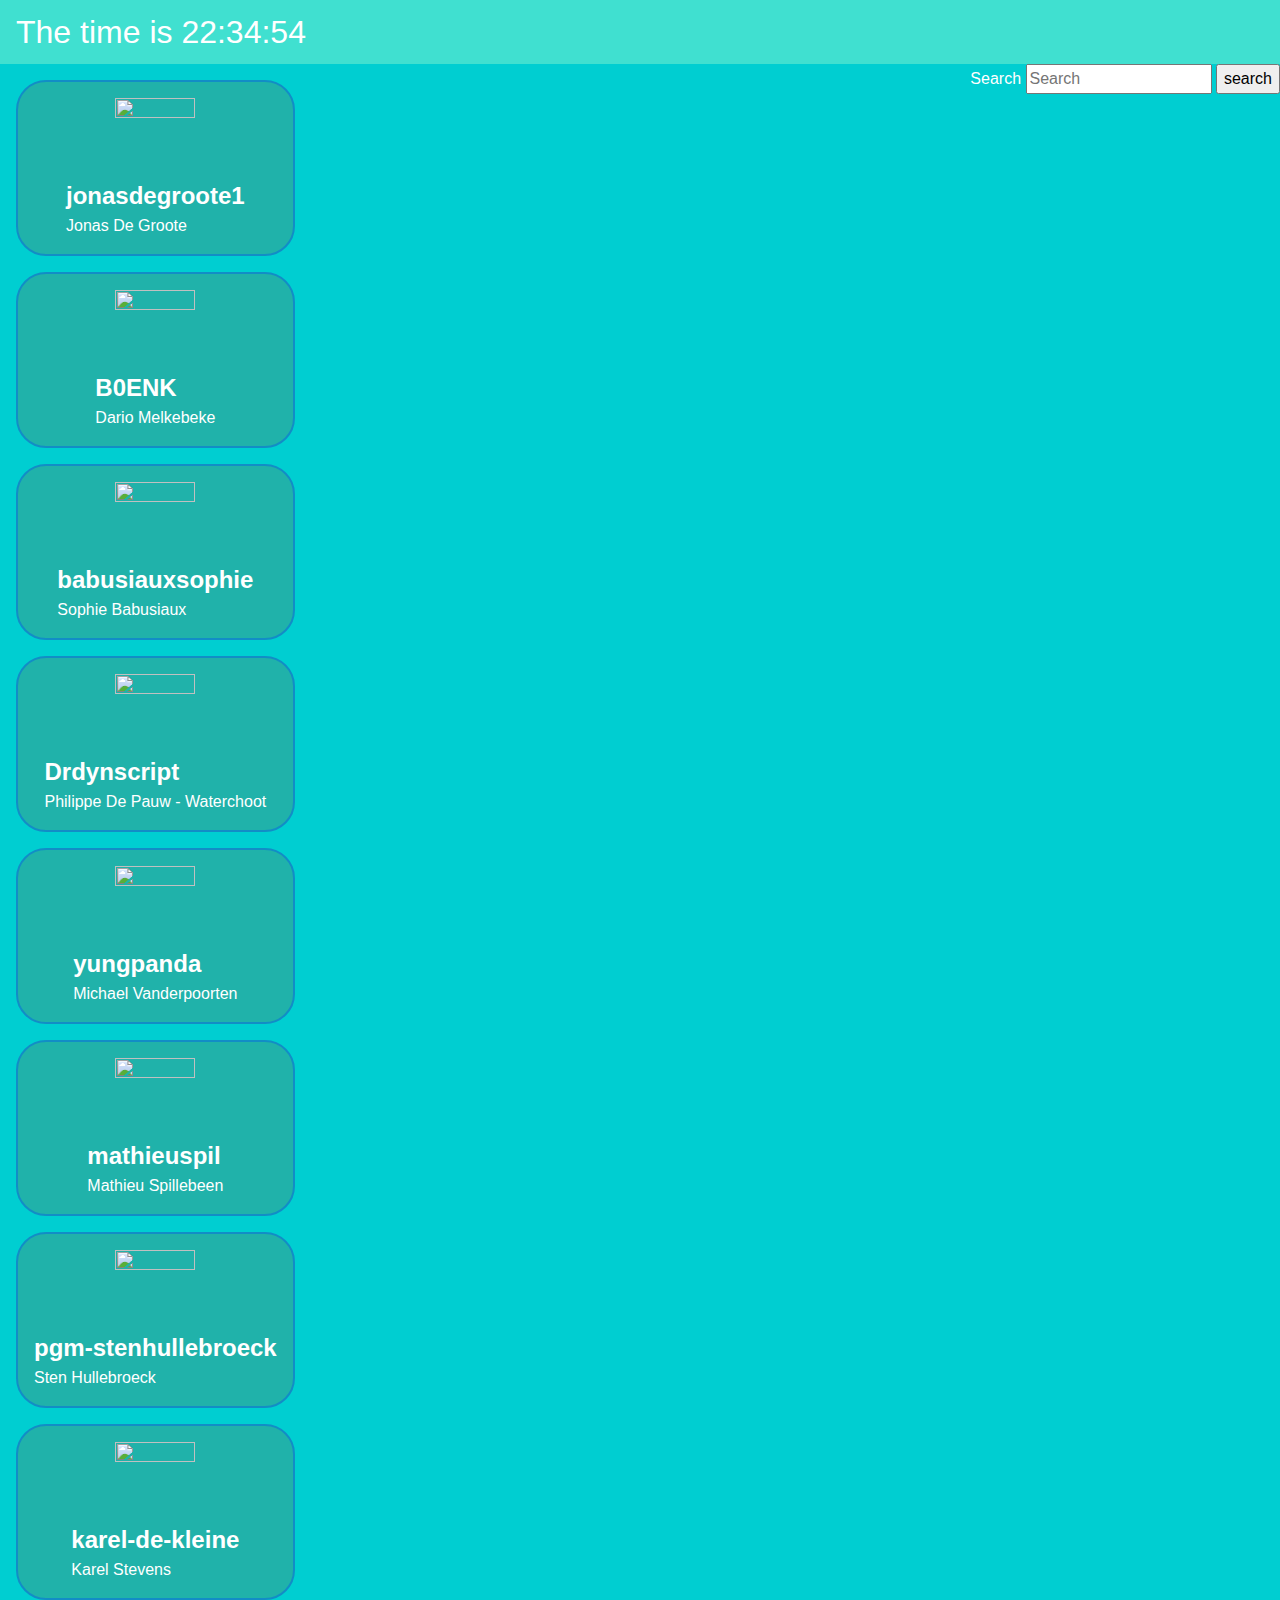
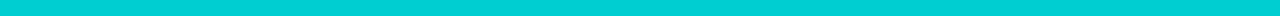
==== app/index.html @ bf3fce38 "schrauwen groen" ====
<!DOCTYPE html>
<html lang="en">
  <head>
    <meta charset="UTF-8" />
    <meta http-equiv="X-UA-Compatible" content="IE=edge" />
    <meta name="viewport" content="width=device-width, initial-scale=1.0" />
    <title>Developers Mashup</title>
    <link rel="stylesheet" href="static/css/reset.css" />
    <link rel="stylesheet" href="static/css/main.css" />
  </head>
  <body>
    <header>
      <div class="clock-digital__container"></div>
      <div class="header__right">
        <div class="weather"></div>
        <div class="dog__toilets"></div>
      </div>
    </header>
    <main>
      <div class="people" id="people"></div>

      <div>
        <div class="people__cards"></div>
        <div class="repo_information">
          <div class="repos"></div>
          <div class="followers"></div>
        </div>
      </div>

      <div class="right">
        <form action="#" method="post" id="formSearch">
          <label for="txtSearch">Search</label>
          <input
            id="txtSearch"
            name="search"
            type="text"
            class="input"
            placeholder="Search"
          />
          <button type="submit">search</button>
        </form>
        <div id="search__output"></div>
      </div>
    </main>

    <script src="static/js/services.js"></script>
    <script src="static/js/main.js"></script>
  </body>
</html>
---- app/static/css/main.css ----
body {
  font-family: "Gill Sans", "Gill Sans MT", Calibri, "Trebuchet MS", sans-serif;
  background-color: darkturquoise;
  color: white;
  font-size: 1rem;
}

header {
  display: flex;
  justify-content: space-between;
  height: 4rem;
  background-color: turquoise;
}

.clock-digital__container {
  font-size: 2rem;
  display: flex;
  align-items: center;
  padding-left: 1rem;
}
.header__right {
  display: flex;
  width: 30%;
}

.header__right img {
  height: 3.25rem;
}

.weather {
  display: flex;
  width: 50%;
  align-items: center;
}
.dog__toilets {
  width: 50%;
  display: flex;
  justify-content: center;
  align-items: center;
  font-size: 2rem;
  gap: 1rem;
}

main {
  display: flex;
  justify-content: space-between;
  gap: 2rem;
}

.persons {
  display: flex;
}

.person_detail img,
.right img {
  width: 5rem;
  aspect-ratio: 1;
}

.person_detail {
  display: flex;
  border: solid rgb(18, 141, 198) 2px;
  border-radius: 30px;
  flex-direction: column;
  align-items: center;
  margin: 1rem 1rem;
  padding: 1rem;
  background-color: lightseagreen;
  cursor: pointer;
}

.persons {
  display: flex;
  flex-direction: column;
}

.details {
  display: flex;
  justify-content: center;
  align-items: center;
  flex-direction: column;
  margin-top: 5rem;
}

.details img {
  width: 200px;
}

.followers {
  display: flex;
  flex-wrap: wrap;
  flex-direction: column;
  gap: 1rem;
}

.follower {
  display: flex;
  flex-direction: column;
  align-items: center;
  border: solid rgb(18, 141, 198) 2px;
  border-radius: 30px;
  padding: 1rem;
  background-color: lightseagreen;
}

.follower img {
  width: 5rem;
  height: 5rem;
  aspect-ratio: 1;
}

.people__cards {
  display: flex;

  justify-content: center;
  align-items: flex-start;
  width: 100%;
  gap: 1rem;
  margin: 1rem;
}

.repo_information {
  display: flex;
  gap: 1rem;
}
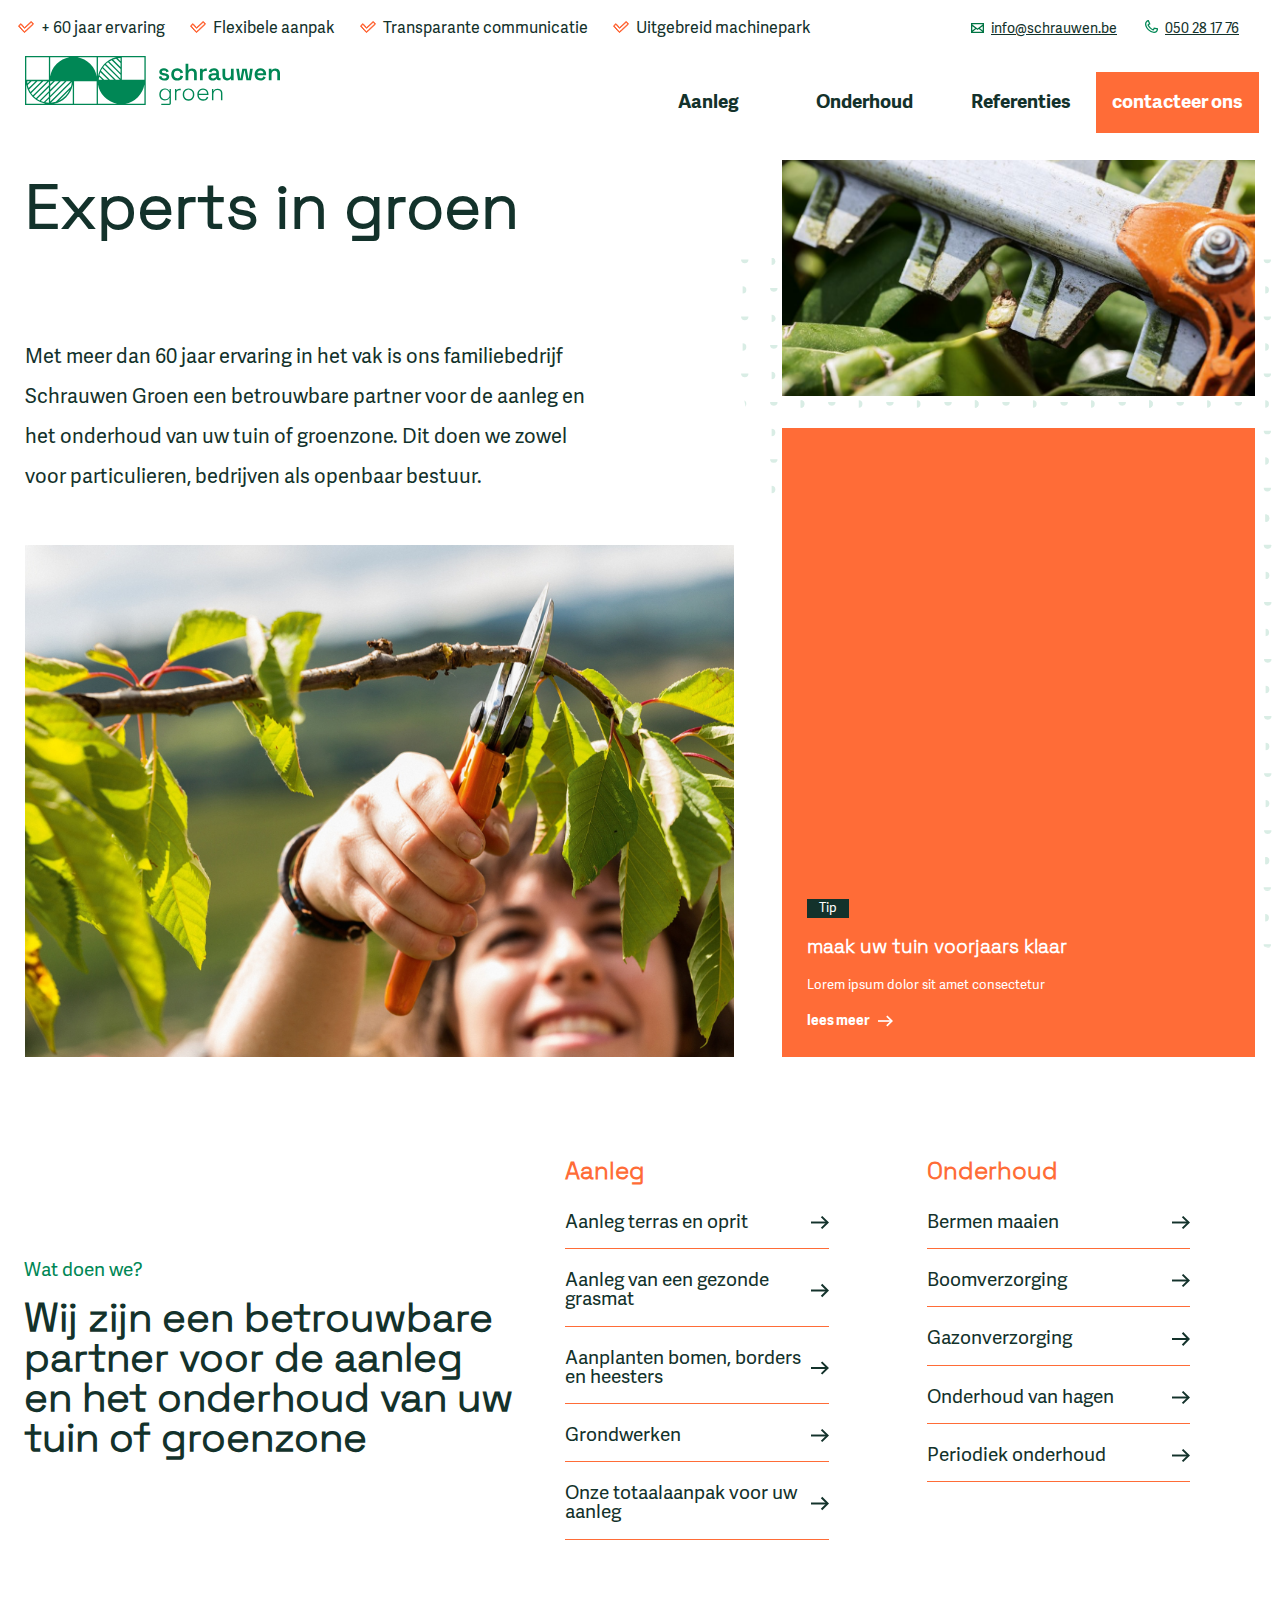
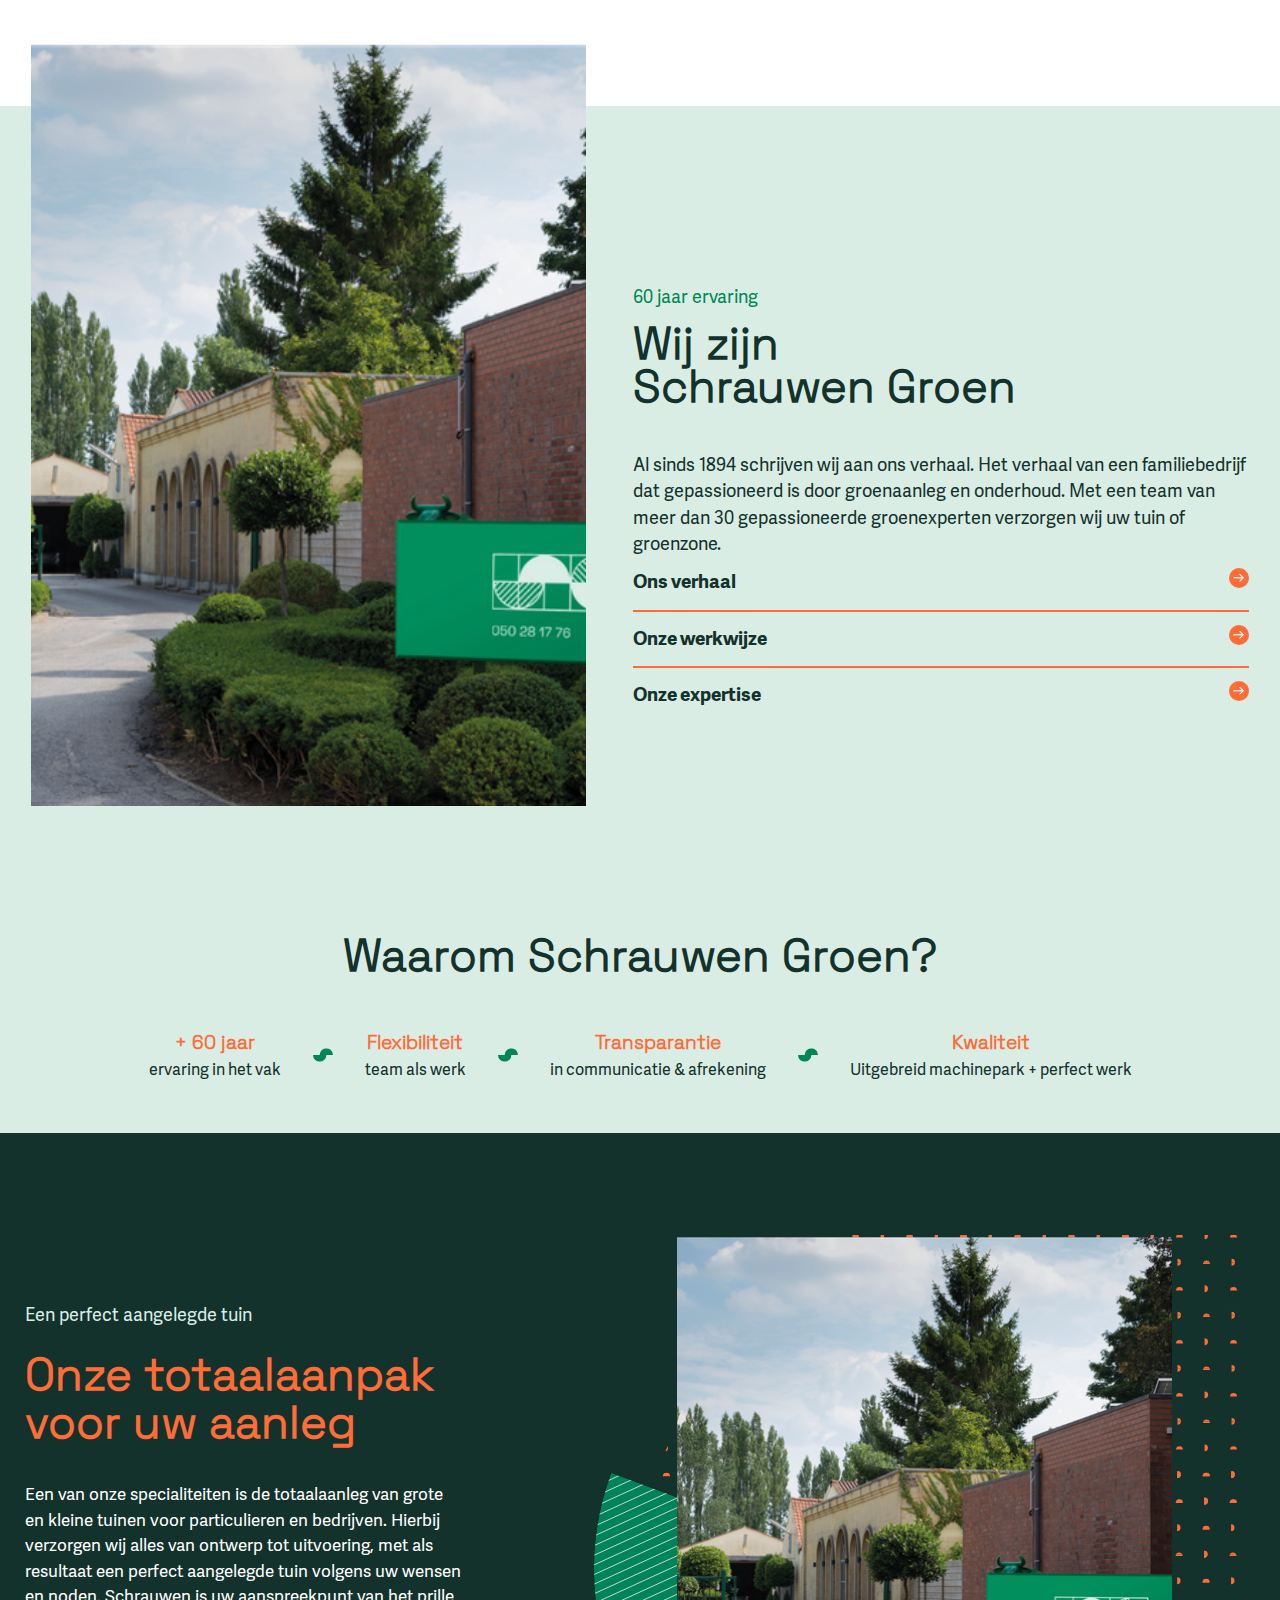
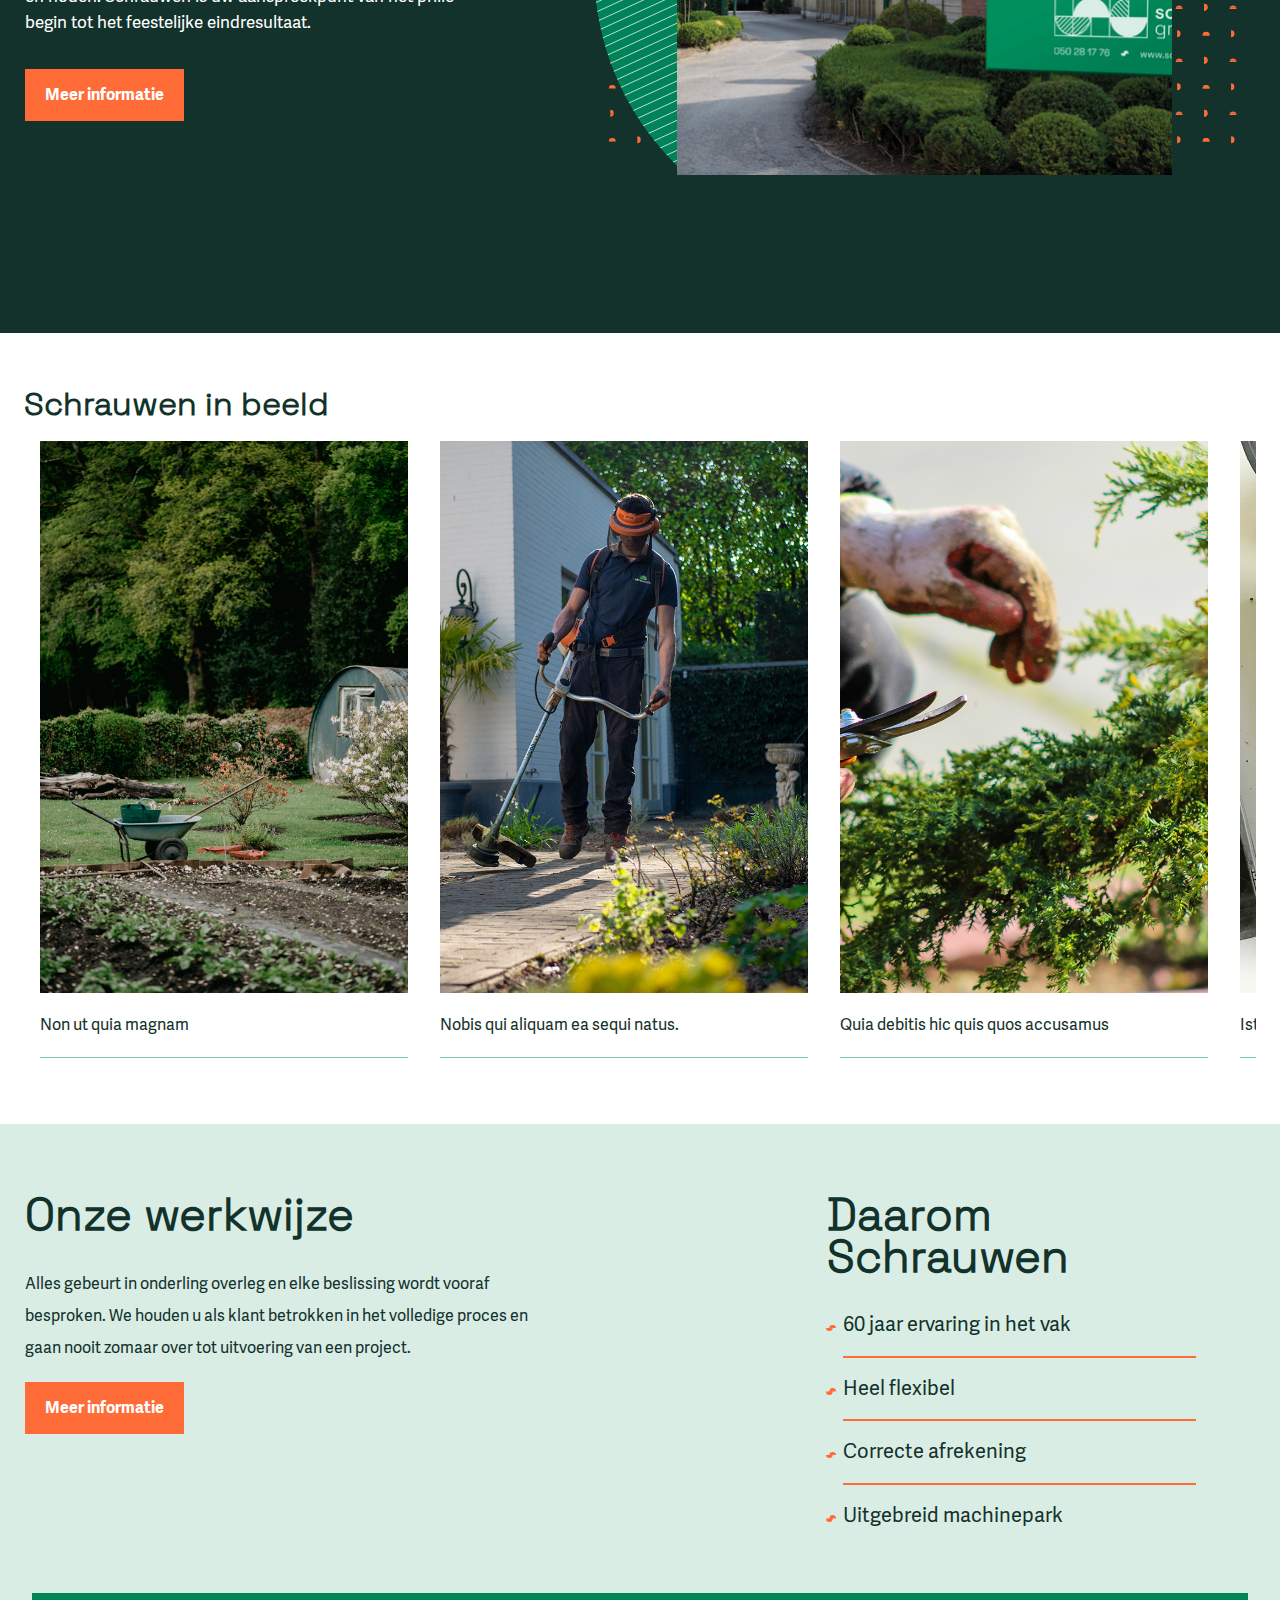
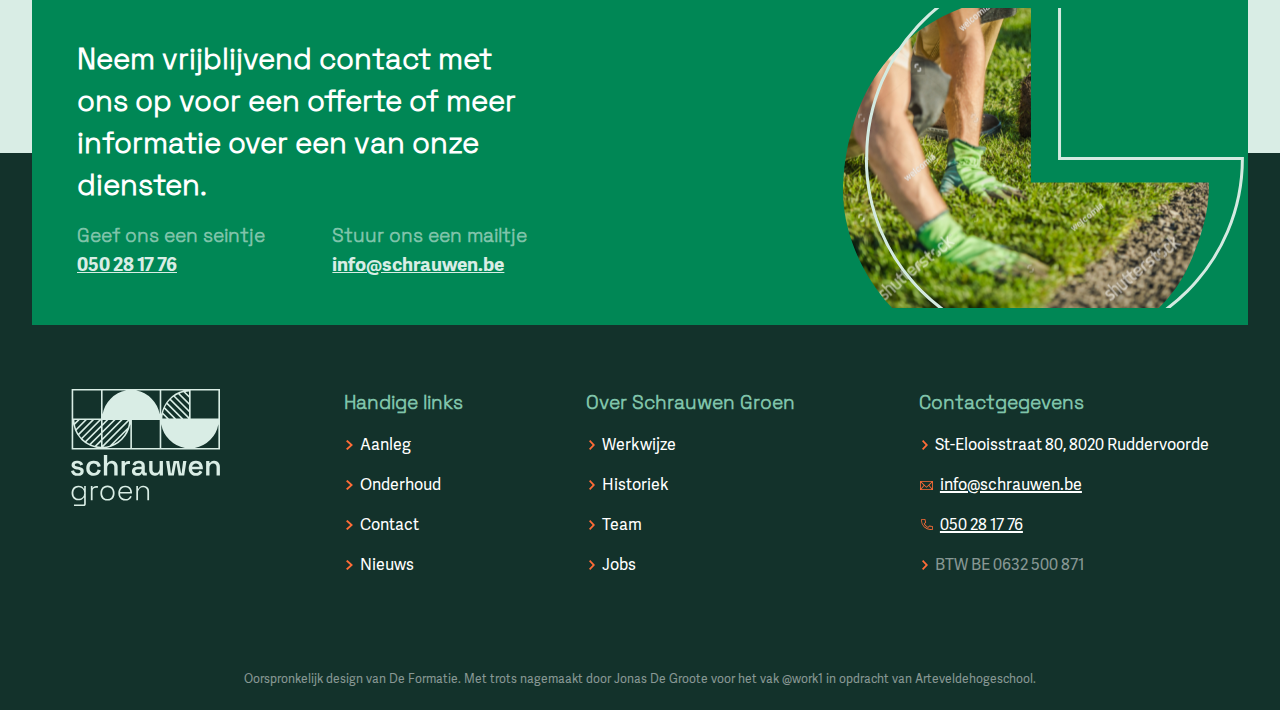
==== commit 61694293: "schrauwen groen" ====
--- a/app/index.html
+++ b/app/index.html
@@ -4,46 +4,405 @@
     <meta charset="UTF-8" />
     <meta http-equiv="X-UA-Compatible" content="IE=edge" />
     <meta name="viewport" content="width=device-width, initial-scale=1.0" />
-    <title>Developers Mashup</title>
+    <link
+      rel="shortcut icon"
+      href="static/images/favicon_schrauwen_32x32.png"
+      type="image/x-icon"
+    />
     <link rel="stylesheet" href="static/css/reset.css" />
     <link rel="stylesheet" href="static/css/main.css" />
+    <title>Home</title>
   </head>
+
   <body>
     <header>
-      <div class="clock-digital__container"></div>
-      <div class="header__right">
-        <div class="weather"></div>
-        <div class="dog__toilets"></div>
+      <div class="outline">
+        <div class="top-header">
+          <ul class="header header__information">
+            <li>+ 60 jaar ervaring</li>
+            <li>Flexibele aanpak</li>
+            <li>Transparante communicatie</li>
+            <li>Uitgebreid machinepark</li>
+          </ul>
+          <ul class="header header__contact">
+            <li><a href="mail:info@schrauwen.be">info@schrauwen.be</a></li>
+            <li><a href="tel:050 28 17 76">050 28 17 76</a></li>
+          </ul>
+        </div>
+        <div class="header__bottom">
+          <a href="index.html"
+            ><img src="static/images/logo.svg" alt="logo"
+          /></a>
+          <ul class="header__navigation">
+            <li><a href="aanleg.html">Aanleg</a></li>
+            <li><a href="onderhoud.html">Onderhoud</a></li>
+            <li><a href="references.html">Referenties</a></li>
+            <li><a href="contact.html">contacteer ons</a></li>
+          </ul>
+        </div>
       </div>
     </header>
     <main>
-      <div class="people" id="people"></div>
-
-      <div>
-        <div class="people__cards"></div>
-        <div class="repo_information">
-          <div class="repos"></div>
-          <div class="followers"></div>
+      <section class="hero__home">
+        <div class="hero__home-all outline">
+          <div class="hero__home-left">
+            <h1>Experts in groen</h1>
+            <p>
+              Met meer dan 60 jaar ervaring in het vak is ons familiebedrijf
+              Schrauwen Groen een betrouwbare partner voor de aanleg en het
+              onderhoud van uw tuin of groenzone. Dit doen we zowel voor
+              particulieren, bedrijven als openbaar bestuur.
+            </p>
+            <img
+              src="static/images/vrouw_knipt_tak.jpg"
+              alt="vrouw_knipt_tak"
+            />
+          </div>
+          <div class="hero__home-right">
+            <img
+              class="hide"
+              src="static/images/snoeischaar.jpeg"
+              alt="snoeischaar"
+            />
+            <div class="orange__tip">
+              <p class="tip">Tip</p>
+              <h3>maak uw tuin voorjaars klaar</h3>
+              <p>Lorem ipsum dolor sit amet consectetur</p>
+              <a href="#"
+                >lees meer <img src="static/images/pijltje.svg" alt="pijltje"
+              /></a>
+            </div>
+          </div>
+        </div>
+      </section>
+
+      <section class="section__about-us outline">
+        <div class="section__about-us-title">
+          <p class="subtitle-green">Wat doen we?</p>
+          <h2>
+            Wij zijn een betrouwbare partner voor de aanleg en het onderhoud van
+            uw tuin of groenzone
+          </h2>
+        </div>
+        <div class="section__about-us-information">
+          <div class="information-list">
+            <h3>Aanleg</h3>
+            <ul>
+              <li>
+                <a href="#"
+                  >Aanleg terras en oprit
+                  <img src="static/images/arrow-dark.svg" alt="dark arrow"
+                /></a>
+              </li>
+              <li>
+                <a href="#"
+                  >Aanleg van een gezonde grasmat
+                  <img src="static/images/arrow-dark.svg" alt="dark arrow"
+                /></a>
+              </li>
+              <li>
+                <a href="#"
+                  >Aanplanten bomen, borders en heesters
+                  <img src="static/images/arrow-dark.svg" alt="dark arrow"
+                /></a>
+              </li>
+              <li>
+                <a href="#"
+                  >Grondwerken
+                  <img src="static/images/arrow-dark.svg" alt="dark arrow"
+                /></a>
+              </li>
+              <li>
+                <a href="#"
+                  >Onze totaalaanpak voor uw aanleg
+                  <img src="static/images/arrow-dark.svg" alt="dark arrow"
+                /></a>
+              </li>
+            </ul>
+          </div>
+          <div class="information-list">
+            <h3>Onderhoud</h3>
+            <ul>
+              <li>
+                <a href="#"
+                  >Bermen maaien
+                  <img src="static/images/arrow-dark.svg" alt="dark arrow"
+                /></a>
+              </li>
+              <li>
+                <a href="#"
+                  >Boomverzorging
+                  <img src="static/images/arrow-dark.svg" alt="dark arrow"
+                /></a>
+              </li>
+              <li>
+                <a href="#"
+                  >Gazonverzorging
+                  <img src="static/images/arrow-dark.svg" alt="dark arrow"
+                /></a>
+              </li>
+              <li>
+                <a href="#"
+                  >Onderhoud van hagen
+                  <img src="static/images/arrow-dark.svg" alt="dark arrow"
+                /></a>
+              </li>
+              <li>
+                <a href="#"
+                  >Periodiek onderhoud
+                  <img src="static/images/arrow-dark.svg" alt="dark arrow"
+                /></a>
+              </li>
+            </ul>
+          </div>
+        </div>
+      </section>
+
+      <section class="section--light-green">
+        <div class="section__schrauwen_groen outline">
+          <div class="section__schrauwen_groen-img">
+            <img
+              src="static/images/schrauwen_groen_bord.png"
+              alt="schrauwen_groen_bord"
+            />
+          </div>
+          <div class="section__schrauwen_groen-information">
+            <p class="subtitle-green">60 jaar ervaring</p>
+            <h2>
+              Wij zijn <br />
+              Schrauwen Groen
+            </h2>
+            <p>
+              Al sinds 1894 schrijven wij aan ons verhaal. Het verhaal van een
+              familiebedrijf dat gepassioneerd is door groenaanleg en onderhoud.
+              Met een team van meer dan 30 gepassioneerde groenexperten
+              verzorgen wij uw tuin of groenzone.
+            </p>
+            <ul>
+              <li>
+                <a href="#"
+                  >Ons verhaal
+                  <img src="static/images/orange_arrow.svg" alt="orange_arrow"
+                /></a>
+              </li>
+              <li>
+                <a href="#"
+                  >Onze werkwijze
+                  <img src="static/images/orange_arrow.svg" alt="orange_arrow"
+                /></a>
+              </li>
+              <li>
+                <a href="#"
+                  >Onze expertise
+                  <img src="static/images/orange_arrow.svg" alt="orange_arrow"
+                /></a>
+              </li>
+            </ul>
+          </div>
+          <div class="section__schrauwen_groen-list">
+            <h2>Waarom Schrauwen Groen?</h2>
+            <ul>
+              <li>
+                <div class="item">
+                  <h3>+ 60 jaar</h3>
+                  <p>ervaring in het vak</p>
+                </div>
+                <img
+                  src="static/images/usp-inline-green.svg"
+                  alt="usp-inline-green"
+                />
+              </li>
+              <li>
+                <div class="item">
+                  <h3>Flexibiliteit</h3>
+                  <p>team als werk</p>
+                </div>
+                <img
+                  src="static/images/usp-inline-green.svg"
+                  alt="usp-inline-green"
+                />
+              </li>
+              <li>
+                <div class="item">
+                  <h3>Transparantie</h3>
+                  <p>in communicatie & afrekening</p>
+                </div>
+                <img
+                  src="static/images/usp-inline-green.svg"
+                  alt="usp-inline-green"
+                />
+              </li>
+              <li>
+                <div class="item">
+                  <h3>Kwaliteit</h3>
+                  <p>Uitgebreid machinepark + perfect werk</p>
+                </div>
+              </li>
+            </ul>
+          </div>
+        </div>
+      </section>
+
+      <section class="section--dark-green">
+        <div class="section__approach outline">
+          <div class="section__approach-top">
+            <p class="subtitle-white">Een perfect aangelegde tuin</p>
+            <h2>Onze totaalaanpak voor uw aanleg</h2>
+            <p>
+              Een van onze specialiteiten is de totaalaanleg van grote en kleine
+              tuinen voor particulieren en bedrijven. Hierbij verzorgen wij
+              alles van ontwerp tot uitvoering, met als resultaat een perfect
+              aangelegde tuin volgens uw wensen en noden. Schrauwen is uw
+              aanspreekpunt van het prille begin tot het feestelijke
+              eindresultaat.
+            </p>
+            <a href="#" class="button">Meer informatie</a>
+          </div>
+          <div class="section__approach-bottom">
+            <img
+              src="static/images/schrauwen_groen_bord.png"
+              alt="schrauwen groen bord"
+            />
+          </div>
+        </div>
+      </section>
+
+      <section class="section__scrollbar outline">
+        <h2>Schrauwen in beeld</h2>
+        <ul>
+          <li>
+            <img src="static/images/kruiwagen.jpg" alt="kruiwagen" />
+            <p>Non ut quia magnam</p>
+          </li>
+          <li>
+            <img
+              src="static/images/man_met_snoeier.jpg"
+              alt="man met snoeier"
+            />
+            <p>Nobis qui aliquam ea sequi natus.</p>
+          </li>
+          <li>
+            <img src="static/images/hand_in_groen.jpg" alt="hand_in_groen" />
+            <p>Quia debitis hic quis quos accusamus</p>
+          </li>
+          <li>
+            <img src="static/images/potjes.jpg" alt="potjes" />
+            <p>Iste quasi omnis omnis ipsa.</p>
+          </li>
+          <li>
+            <img src="static/images/tuin.jpg" alt="tuin" />
+            <p>Voluptatem eos dicta enim reiciendis</p>
+          </li>
+          <li>
+            <img
+              src="static/images/keramieke_potjes.jpg"
+              alt="keramieke_potjes"
+            />
+            <p>Rem suscipit aut dicta placeat.</p>
+          </li>
+          <li>
+            <img src="static/images/water_geven.jpg" alt="water_geven" />
+            <p>Quis rerum iure. Quo est et. Iste omnis.</p>
+          </li>
+          <li>
+            <img src="static/images/planten_in_bak.jpg" alt="pl7" />
+            <p>Ut iusto dolores dolore. Sint voluptatem.</p>
+          </li>
+          <li>
+            <img src="static/images/steegje.jpg" alt="steegje" />
+            <p>Tenetur voluptatem error at.</p>
+          </li>
+          <li>
+            <img src="static/images/kruiwagen.jpg" alt="kruiwagen" />
+            <p>Tenetur voluptatem error at.</p>
+          </li>
+        </ul>
+      </section>
+
+      <section class="section--light-green">
+        <div class="outline">
+          <div class="section__method">
+            <div class="section__method-top">
+              <h2>Onze werkwijze</h2>
+              <p>
+                Alles gebeurt in onderling overleg en elke beslissing wordt
+                vooraf besproken. We houden u als klant betrokken in het
+                volledige proces en gaan nooit zomaar over tot uitvoering van
+                een project.
+              </p>
+              <a href="#" class="button">Meer informatie</a>
+            </div>
+            <div class="section__method-bottom">
+              <h2>Daarom Schrauwen</h2>
+              <ul>
+                <li>60 jaar ervaring in het vak</li>
+                <li>Heel flexibel</li>
+                <li>Correcte afrekening</li>
+                <li>Uitgebreid machinepark</li>
+              </ul>
+            </div>
+          </div>
+        </div>
+      </section>
+    </main>
+    <footer class="section--dark-green">
+      <div class="outline">
+        <div class="section--green footer__top">
+          <div class="footer__top-left">
+            <h2>
+              Neem vrijblijvend contact met ons op voor een offerte of meer
+              informatie over een van onze diensten.
+            </h2>
+            <div class="section__contact">
+              <div>
+                <h3>Geef ons een seintje</h3>
+                <a href="#">050 28 17 76</a>
+              </div>
+              <div>
+                <h3>Stuur ons een mailtje</h3>
+                <a href="#">info@schrauwen.be</a>
+              </div>
+            </div>
+          </div>
+        </div>
+        <div class="footer__bottom section--dark-green">
+          <img src="static/images/logo_light.svg" alt="logo_light" />
+          <div>
+            <h3>Handige links</h3>
+            <ul>
+              <li><a href="aanleg.html">Aanleg</a></li>
+              <li><a href="onderhoud.html">Onderhoud</a></li>
+              <li><a href="contact.html">Contact</a></li>
+              <li><a href="#">Nieuws</a></li>
+            </ul>
+          </div>
+          <div>
+            <h3>Over Schrauwen Groen</h3>
+            <ul>
+              <li><a href="#">Werkwijze</a></li>
+              <li><a href="#">Historiek</a></li>
+              <li><a href="#">Team</a></li>
+              <li><a href="#">Jobs</a></li>
+            </ul>
+          </div>
+          <div class="footer__last-column">
+            <h3>Contactgegevens</h3>
+            <ul>
+              <li><a href="#">St-Elooisstraat 80, 8020 Ruddervoorde</a></li>
+              <li class="footer--underline">
+                <a href="#">info@schrauwen.be</a>
+              </li>
+              <li class="footer--underline"><a href="#">050 28 17 76</a></li>
+              <li><a href="#">BTW BE 0632 500 871</a></li>
+            </ul>
+          </div>
+          <p>
+            Oorspronkelijk design van De Formatie. Met trots nagemaakt door
+            Jonas De Groote voor het vak @work1 in opdracht van
+            Arteveldehogeschool.
+          </p>
         </div>
       </div>
-
-      <div class="right">
-        <form action="#" method="post" id="formSearch">
-          <label for="txtSearch">Search</label>
-          <input
-            id="txtSearch"
-            name="search"
-            type="text"
-            class="input"
-            placeholder="Search"
-          />
-          <button type="submit">search</button>
-        </form>
-        <div id="search__output"></div>
-      </div>
-    </main>
-
-    <script src="static/js/services.js"></script>
-    <script src="static/js/main.js"></script>
+    </footer>
   </body>
 </html>
--- a/app/static/css/main.css
+++ b/app/static/css/main.css
@@ -1,125 +1,1480 @@
+@font-face {
+  font-family: "Addelle Sans";
+  src: url("../fonts/Addelle\ Sans\ \ Bold.woff2") format("woff2"),
+    url("../fonts/Addelle\ Sans\ \ Bold.woff") format("woff");
+  font-weight: 700;
+  font-style: normal;
+  font-stretch: normal;
+  unicode-range: U+0020-2074;
+}
+
+@font-face {
+  font-family: "Addelle Sans";
+  src: url("../fonts/Addelle\ Sans\ .woff2") format("woff2"),
+    url("../fonts/Addelle\ Sans\ .woff") format("woff");
+  font-weight: 400;
+  font-style: normal;
+  font-stretch: normal;
+  unicode-range: U+0020-2074;
+}
+
+@font-face {
+  font-family: "Space Grotesk Light";
+  src: url("../fonts/Space\ Grotesk\ Light.woff2") format("woff2"),
+    url("../fonts/Space\ Grotesk\ Light.woff") format("woff");
+  font-weight: 300;
+  font-style: normal;
+  font-stretch: normal;
+  unicode-range: U+0020-2044;
+}
+
+@font-face {
+  font-family: "Space Grotesk Medium";
+  src: url("../fonts/Space\ Grotesk\ Medium.woff2") format("woff2"),
+    url("../fonts/Space\ Grotesk\ Medium.woff") format("woff");
+  font-weight: 500;
+  font-style: normal;
+  font-stretch: normal;
+  unicode-range: U+0020-2044;
+}
+
 body {
-  font-family: "Gill Sans", "Gill Sans MT", Calibri, "Trebuchet MS", sans-serif;
-  background-color: darkturquoise;
-  color: white;
+  color: #13322b;
+  font-family: "Addelle Sans", sans-serif;
   font-size: 1rem;
-}
-
+  font-weight: 400;
+}
+
+h1,
+h2,
+h3,
+h4,
+h5,
+h6 {
+  font-family: "Space Grotesk light", sans-serif;
+  font-weight: 600;
+}
+
+h2 {
+  font-size: 2rem;
+  font-weight: 900;
+  line-height: 2.64rem;
+}
+
+@media (min-width: 90rem) {
+  .outline {
+    width: 89rem;
+    margin: auto auto;
+  }
+}
+
+ul {
+  list-style: none;
+  padding: 0;
+}
+
+/*sections*/
+
+.section--dark-green {
+  background-color: #13322b;
+  color: #fff;
+}
+
+.section--light-green {
+  background-color: #d9ede5;
+}
+
+.section--green {
+  background-color: #008755;
+  color: #fff;
+}
+
+/*header*/
 header {
+  min-height: 10rem;
+  padding: 0 1.5625rem;
+}
+
+.header {
+  display: flex;
+  padding: 1rem;
+  gap: 3rem;
+}
+
+.top-header {
   display: flex;
   justify-content: space-between;
-  height: 4rem;
-  background-color: turquoise;
-}
-
-.clock-digital__container {
-  font-size: 2rem;
-  display: flex;
-  align-items: center;
-  padding-left: 1rem;
-}
-.header__right {
-  display: flex;
-  width: 30%;
-}
-
-.header__right img {
-  height: 3.25rem;
-}
-
-.weather {
-  display: flex;
-  width: 50%;
-  align-items: center;
-}
-.dog__toilets {
-  width: 50%;
-  display: flex;
+}
+
+.header__information {
+  display: none;
+}
+
+@media (min-width: 76.25rem) {
+  .header__information {
+    display: flex;
+    list-style: url(../images/vinkje.svg);
+  }
+}
+
+.header__contact a {
+  color: #13322b;
+  font-size: 0.8rem;
+}
+
+@media (min-width: 30rem) {
+  .header__contact a {
+    font-size: 0.9rem;
+  }
+}
+
+.header__contact a:hover {
+  text-decoration: none;
+}
+
+.header__contact li:first-child {
+  list-style: url(../images/mail.svg);
+}
+
+.header__contact li:last-child {
+  list-style: url(../images/phone.svg);
+}
+
+.header__navigation {
+  display: flex;
+  justify-content: flex-end;
+  flex-wrap: wrap;
+}
+
+.header__bottom ul {
+  padding: 1rem 0;
+  width: 100%;
+}
+
+@media (min-width: 61.875rem) {
+  .header__bottom {
+    display: flex;
+    justify-content: space-around;
+  }
+}
+
+.header__bottom ul li {
+  display: flex;
+  gap: 3rem;
   justify-content: center;
   align-items: center;
-  font-size: 2rem;
+  width: 50%;
+  border: solid #008755 1px;
+}
+
+@media (min-width: 36.25rem) {
+  .header__bottom ul li {
+    width: 25%;
+  }
+}
+
+@media (min-width: 61.875rem) {
+  .header__bottom ul li {
+    border: none;
+    width: 16%;
+    font-weight: 700;
+  }
+}
+
+.header__bottom ul li a {
+  color: #008755;
+  text-decoration: none;
+}
+
+@media (min-width: 61.875rem) {
+  .header__bottom ul li a {
+    color: #13322b;
+    font-size: 1.2rem;
+  }
+}
+
+.header__bottom ul li:hover {
+  background-color: #00875522;
+}
+
+@media (min-width: 61.875rem) {
+  .header__bottom ul li:hover {
+    background-color: #fff;
+  }
+
+  .header__bottom ul li a:hover {
+    color: #008755;
+  }
+}
+
+@media (min-width: 61.875rem) {
+  .header__bottom li:last-child a {
+    background-color: #ff6c37;
+    white-space: nowrap;
+    padding: 1rem 1rem;
+    color: #fff;
+  }
+
+  .header__bottom li:last-child a:hover {
+    filter: grayscale(10%);
+    color: #fff;
+  }
+}
+
+/*footer*/
+
+.footer__top {
+  width: 95%;
+  margin: auto auto;
+  min-height: 19.0625rem;
+  padding: 2.8125rem;
+  position: relative;
+  margin-bottom: -10rem;
+  transform: translateY(-10rem);
+}
+
+.footer__top-left {
+  width: 100%;
+}
+
+.footer__top-left h2 {
+  font-size: 1.2rem;
+}
+
+.footer__top-left h3 {
+  font-size: 1rem;
+  color: #7fc3a9;
+}
+
+.footer__top-left a {
+  color: #d9ede5;
+  font-size: 1rem;
+  font-weight: 700;
+}
+
+.section__contact {
+  display: flex;
+  flex-direction: column;
+  justify-content: space-between;
+  padding-top: 1rem;
+}
+
+@media (min-width: 33rem) {
+  .footer__top-left h2 {
+    font-size: 1.8rem;
+  }
+
+  .footer__top-left h3 {
+    font-size: 1.2rem;
+  }
+
+  .footer__top-left a {
+    font-size: 1.2rem;
+  }
+
+  .section__contact {
+    flex-direction: row;
+  }
+}
+
+@media (min-width: 62rem) {
+  .footer__top {
+    background-image: url(../images/hands_in_grass.svg);
+    background-repeat: no-repeat;
+    background-position: right;
+  }
+
+  .footer__top-left {
+    width: 40%;
+  }
+}
+
+.footer__top-left a:hover {
+  text-decoration: none;
+}
+
+.footer__bottom {
+  padding: 4rem 1.5625rem 0 1.5625rem;
+  display: flex;
+  flex-direction: column;
+  justify-content: space-around;
+  align-items: flex-start;
+  flex-wrap: wrap;
+  gap: 2rem;
+  min-height: 20.4375rem;
+}
+
+@media (min-width: 30rem) {
+  .footer__bottom {
+    flex-direction: row;
+  }
+}
+
+.footer__bottom h3 {
+  color: #7fc3a9;
+  padding-bottom: 1rem;
+}
+
+.footer__bottom ul {
+  padding-left: 1rem;
+  list-style: url(../images/arrow-right-orange.svg);
+}
+
+.footer__bottom ul li {
+  margin-bottom: 1rem;
+}
+
+.footer__bottom ul li a {
+  color: #fff;
+  text-decoration: none;
+}
+
+.footer__bottom ul li a:hover {
+  text-decoration: underline solid 2px #fff;
+}
+
+.footer__bottom ul li:last-child a:hover {
+  text-decoration: none;
+}
+
+.footer__bottom p {
+  padding: 2.8125rem 0 1.375rem;
+  color: #ffffff80;
+  font-size: 0.75rem;
+}
+
+.footer__last-column ul li:nth-child(2) {
+  margin-left: 0.3rem;
+  list-style: url(../images/mail_orange.svg);
+}
+
+.footer__last-column ul li:nth-child(3) {
+  margin-left: 0.3rem;
+  list-style: url(../images/phone_orange.svg);
+}
+
+.footer__last-column ul li:last-child a {
+  color: #ffffff80;
+}
+
+.footer--underline {
+  text-decoration: underline solid 2px #fff;
+}
+
+.footer--underline:hover {
+  text-decoration: none;
+}
+
+/*hero index*/
+
+.hero__home {
+  padding: 0 1.5625rem;
+  background-image: url(../images/home-header-bg-pattern.svg);
+  background-repeat: no-repeat;
+  background-position: right;
+}
+
+.hero__home-all {
+  display: flex;
+  flex-direction: column;
+  gap: 3rem;
+}
+
+@media (min-width: 61.875rem) {
+  .hero__home-all {
+    flex-direction: row;
+  }
+}
+
+.hero__home h1 {
+  font-size: 2.375rem;
+  font-weight: 600;
+}
+
+@media (min-width: 61.875rem) {
+  .hero__home h1 {
+    font-size: 3.9rem;
+  }
+}
+
+.hero__home-left {
+  display: flex;
+  justify-content: center;
+  gap: 3rem;
+  flex-direction: column;
+}
+
+@media (min-width: 61.875rem) {
+  .hero__home-left {
+    width: 60%;
+  }
+}
+
+.hero__home-left p {
+  font-size: 1rem;
+  margin-top: 2.1875rem;
+}
+
+@media (min-width: 61.875rem) {
+  .hero__home-left p {
+    font-size: 1.25rem;
+    line-height: 2.5rem;
+    width: 80%;
+  }
+}
+
+.hero__home-right .hide {
+  display: none;
+}
+
+@media (min-width: 61.875rem) {
+  .hero__home-right {
+    width: 40%;
+    display: flex;
+    flex-direction: column;
+    gap: 2rem;
+  }
+
+  .hero__home-right .hide {
+    display: block;
+    width: 100%;
+    object-fit: cover;
+    object-position: center;
+    aspect-ratio: 2/1;
+  }
+}
+
+.orange__tip {
+  background-color: #ff6c37;
+  padding: 1.5625rem;
+  color: #fff;
+  display: flex;
+  flex-direction: column;
+  justify-content: flex-end;
+}
+
+@media (min-width: 61.875rem) {
+  .orange__tip {
+    height: 75%;
+  }
+}
+
+.orange__tip .tip {
+  background-color: #13322b;
+  padding: 0 0.75rem;
+  width: max-content;
+}
+
+.orange__tip p {
+  font-size: 0.8rem;
+  margin: 0.9375rem 0;
+}
+
+.orange__tip a {
+  font-size: 0.9rem;
+  color: #fff;
+  text-decoration: none;
+  display: flex;
+  font-weight: 700;
+}
+
+.orange__tip a:hover {
+  text-decoration: solid 2px #fff underline;
+}
+
+.orange__tip a img {
+  padding-left: 0.5rem;
+}
+
+/*hero aanleg, onderhoud en contact */
+
+.hero {
+  background-image: url(../images/vrouw_knipt_tak.jpg);
+  background-repeat: no-repeat;
+  background-position: center;
+  height: 30.75rem;
+  padding: 2.5rem 1.5625rem;
+  position: relative;
+}
+
+@media (min-width: 61.875rem) {
+  .hero {
+    height: 33.125rem;
+    padding: 2.5rem 5rem;
+  }
+}
+
+.hero__navigation {
+  display: flex;
+  background-color: #fff;
+  width: max-content;
+  padding: 1rem;
+}
+
+@media (min-width: 30rem) {
+  .hero__navigation {
+    margin: 1.125rem 0;
+  }
+}
+
+@media (min-width: 37.5rem) {
+  .hero__navigation {
+    padding: 0.625rem 3.125rem;
+  }
+}
+
+.hero__navigation a {
+  color: #13322b;
+  padding: 0 0.5rem;
+  text-decoration: none;
+  font-size: 0.9rem;
+}
+
+.hero__information {
+  background-color: #fff;
+  padding: 1rem;
+  margin-bottom: 4rem;
+}
+
+@media (min-width: 30rem) {
+  .hero__information {
+    width: 80%;
+  }
+}
+
+@media (min-width: 37.5rem) {
+  .hero__information {
+    padding: 1.25rem 3.125rem;
+  }
+}
+
+@media (min-width: 61.875rem) {
+  .hero__information {
+    width: 37.5rem;
+  }
+}
+
+.hero__information h1 {
+  font-size: 2.4rem;
+  font-weight: 600;
+}
+
+@media (min-width: 37.5rem) {
+  .hero__information h1 {
+    font-size: 2.6rem;
+  }
+}
+
+@media (min-width: 48.125rem) {
+  .hero__information h1 {
+    font-size: 3.275rem;
+  }
+}
+
+@media (min-width: 61.875rem) {
+  .hero__information h1 {
+    font-size: 3.9rem;
+  }
+}
+
+.hero__information p {
+  margin-top: 1.5625rem;
+}
+
+@media (min-width: 48.125rem) {
+  .hero__information {
+    font-size: 1.1rem;
+  }
+}
+
+@media (min-width: 61.875rem) {
+  .hero__information {
+    font-size: 1.2275rem;
+  }
+}
+
+.hero__contact {
+  display: flex;
+  align-items: center;
+  justify-content: center;
   gap: 1rem;
-}
-
-main {
-  display: flex;
-  justify-content: space-between;
-  gap: 2rem;
-}
-
-.persons {
-  display: flex;
-}
-
-.person_detail img,
-.right img {
-  width: 5rem;
-  aspect-ratio: 1;
-}
-
-.person_detail {
-  display: flex;
-  border: solid rgb(18, 141, 198) 2px;
-  border-radius: 30px;
+  background-color: #d9ede5;
+  height: 6.5625rem;
+  position: absolute;
+  bottom: 0;
+  right: 0;
+}
+
+.hero__contact-information {
+  padding: 1rem;
+}
+
+.hero__contact-information h3 {
+  font-weight: 400;
+}
+
+@media (min-width: 61.875rem) {
+  .hero__contact-information h3 {
+    font-size: 1.5rem;
+  }
+}
+
+.hero__contact-information a {
+  display: flex;
+  color: #13322b;
+  font-weight: 400;
+  background-color: #d9ede5;
+}
+
+@media (min-width: 61.875rem) {
+  .hero__contact-information a {
+    font-size: 1.23rem;
+  }
+}
+
+.hero__contact-information a img {
+  padding-right: 0.5rem;
+}
+
+.hero__contact-icon {
+  padding: 1rem 1.5rem;
+  background-color: #008755;
+  height: 100%;
+  display: flex;
+  justify-content: center;
+  align-items: center;
+}
+
+/*hero references*/
+
+.hero__references {
+  padding: 0 1.5625rem;
+}
+
+@media (min-width: 48.125rem) {
+  .hero_information {
+    width: 60%;
+  }
+}
+
+.hero_information h1 {
+  font-size: 2.2rem;
+}
+
+@media (min-width: 48.125rem) {
+  .hero_information h1 {
+    font-size: 3.4rem;
+  }
+}
+
+@media (min-width: 61.875rem) {
+  .hero_information h1 {
+    font-size: 3.9rem;
+  }
+}
+
+.hero_information p {
+  margin-top: 1.5625rem;
+}
+
+@media (min-width: 48.125rem) {
+  .hero_information p {
+    font-size: 1.1rem;
+    margin-top: 2.1875rem;
+  }
+}
+
+@media (min-width: 61.875rem) {
+  .hero_information p {
+    font-size: 1.23rem;
+  }
+}
+
+.hero_quicknav h3 {
+  font-size: 1rem;
+  color: #008755;
+}
+
+@media (min-width: 30rem) {
+  .hero_quicknav ul {
+    display: flex;
+  }
+}
+
+.hero_quicknav ul li {
+  background-color: #d9ede5;
+  display: flex;
+  width: 13rem;
+  padding: 0.5rem;
+  margin: 1rem 0;
+}
+
+@media (min-width: 30rem) {
+}
+
+.hero_quicknav ul li {
+  margin: 1.125rem 2.1875rem 0 0;
+}
+
+.hero_quicknav ul li a {
+  color: #131313;
+  text-decoration: none;
+  padding: 0.5rem;
+}
+
+/* cards aanleg/onderhoud*/
+
+.cards {
+  padding: 0 1.5625rem;
+}
+
+@media (min-width: 30rem) {
+  .cards {
+    display: flex;
+    flex-wrap: wrap;
+    flex-direction: row;
+    gap: 2rem;
+  }
+}
+
+@media (min-width: 61.875rem) {
+  .cards {
+    width: 58.75rem;
+    margin: auto auto;
+    margin-bottom: 8rem;
+  }
+}
+
+.cards__services {
+  margin: 1.5625rem 0;
+  list-style: none;
+}
+
+@media (min-width: 30rem) {
+  .cards__services {
+    width: 46%;
+  }
+
+  .cards__services:nth-child(2),
+  .cards__services:nth-child(4) {
+    margin-top: 5rem;
+  }
+}
+
+.cards__services img {
+  width: 25rem;
+  aspect-ratio: 3/2;
+  object-fit: cover;
+  transition: all 1s;
+}
+
+.hidden {
+  overflow: hidden;
+  margin-bottom: 1.5rem;
+}
+
+.cards__services img:hover {
+  transform: scale(1.1);
+}
+
+@media (min-width: 30rem) {
+  .cards__services img {
+    height: 25rem;
+    aspect-ratio: 2/3;
+    object-fit: cover;
+  }
+}
+
+@media (min-width: 30rem) {
+  .cards__services h2 {
+    line-height: 2.5rem;
+  }
+}
+
+@media (min-width: 61.875rem) {
+  .cards__services h2 {
+    font-size: 2.7rem;
+  }
+}
+
+.cards__services p {
+  margin: 1.5625rem 0 2rem;
+  font-size: 0.9375rem;
+  font-weight: 200;
+}
+
+@media (min-width: 61.875rem) {
+  .cards__services p {
+    font-size: 1.0625rem;
+  }
+}
+
+/*references aanleg/onderhoud/references*/
+
+.section__references {
+  padding: 3.125rem 1.5rem;
+}
+
+@media (min-width: 80rem) {
+  .section__references h2 {
+    padding-left: 2rem;
+  }
+}
+
+.references {
+  margin-top: 2.8125rem;
+  padding: 0;
+}
+
+@media (min-width: 30rem) {
+  .references {
+    display: flex;
+    justify-content: center;
+    flex-wrap: wrap;
+    gap: 2rem;
+  }
+}
+
+.cards__references {
+  margin-bottom: 2rem;
+  list-style: none;
+}
+
+@media (min-width: 30rem) {
+  .cards__references {
+    width: 45%;
+  }
+}
+
+@media (min-width: 47.8125rem) {
+  .cards__references {
+    width: 30%;
+  }
+}
+
+.cards__references img {
+  height: 15.625rem;
+  aspect-ratio: 3/2;
+  object-fit: cover;
+}
+
+@media (min-width: 30rem) {
+  .cards__references img {
+    height: 18.75rem;
+  }
+}
+
+@media (min-width: 47.8125rem) {
+  .cards__references img {
+    height: 17.5rem;
+  }
+}
+
+@media (min-width: 60.625rem) {
+  .cards__references img {
+    height: 33.75rem;
+  }
+}
+
+.cards__references p {
+  font-size: 0.82rem;
+  padding: 0.9375rem 0;
+  border-bottom: solid 1px #008755;
+}
+
+.section__public {
+  margin-bottom: 10rem;
+}
+
+/*approach*/
+.section__approach {
+  padding: 7.375rem 1.5625rem 10.875rem;
+  display: flex;
+  justify-content: center;
+  align-items: center;
+  gap: 8rem;
+  flex-direction: column;
+}
+
+@media (min-width: 61.875rem) {
+  .section__approach {
+    flex-direction: row;
+    height: 50rem;
+  }
+}
+
+@media (min-width: 61.875rem) {
+  .section__approach-top {
+    width: 40%;
+  }
+}
+
+.section__approach-bottom {
+  width: 100%;
+  background-image: url(../images/dark-bg-pattern-rechts.svg);
+  background-repeat: no-repeat;
+  background-position: center;
+  background-size: cover;
+}
+
+@media (min-width: 61.875rem) {
+  .section__approach-bottom {
+    width: 60%;
+  }
+}
+
+.section__approach-top .subtitle-white {
+  color: #d9ede5;
+  margin: 0 0 0.8125rem 0;
+}
+
+@media (min-width: 61.875rem) {
+  .section__approach-top .subtitle-white {
+    font-size: 1.125rem;
+  }
+}
+
+@media (min-width: 48.125rem) {
+  .section__approach-top .subtitle-white {
+    margin: 0 0 1.375rem 0;
+  }
+}
+
+.section__approach-top h2 {
+  color: #ff6c37;
+  line-height: 3rem;
+}
+
+@media (min-width: 61.875rem) {
+  .section__approach-top h2 {
+    font-size: 2.8125rem;
+  }
+}
+
+.section__approach p {
+  margin: 1.5625rem 0 3rem 0;
+}
+
+@media (min-width: 48.125rem) {
+  .section__approach-top p {
+    margin: 2.1875rem 0 3rem 0;
+  }
+}
+
+@media (min-width: 61.875rem) {
+  .section__approach-top p {
+    font-size: 1.0625rem;
+  }
+}
+
+.section__approach img {
+  width: 21.875rem;
+  height: 16.875rem;
+  object-fit: cover;
+  object-position: center;
+  margin: auto;
+}
+
+@media (min-width: 48.125rem) {
+  .section__approach img {
+    width: 24.0625rem;
+    height: 26.25rem;
+  }
+}
+
+@media (min-width: 61.875rem) {
+  .section__approach img {
+    width: 30.9375rem;
+    height: 33.75rem;
+  }
+}
+
+/*total method*/
+
+.section__method {
+  padding: 4.375rem 1.5625rem 8.875rem 1.5625rem;
+  display: flex;
+  justify-content: center;
+  gap: 4rem;
+  flex-direction: column;
+}
+
+@media (min-width: 61.875rem) {
+  .section__method {
+    flex-direction: row;
+    justify-content: flex-start;
+  }
+}
+
+@media (min-width: 61.875rem) {
+  .section__method h2 {
+    font-size: 2.8125rem;
+    font-weight: 600;
+  }
+}
+
+.section__method-top {
+  margin-bottom: 4.6rem;
+  min-height: 8.75rem;
+}
+
+@media (min-width: 61.875rem) {
+  .section__method-top {
+    width: 60%;
+    padding-right: 13.0625rem;
+  }
+}
+
+.section__method-top p {
+  margin: 2rem 0;
+}
+
+@media (min-width: 61.875rem) {
+  .section__method-top p {
+    line-height: 2rem;
+  }
+}
+
+.button {
+  padding: 0.9375rem 1.25rem;
+  background-color: #ff6c37;
+  color: #fff;
+  font-weight: 700;
+  text-decoration: none;
+  border: none;
+}
+
+.section__method-bottom {
+  min-height: 23.875rem;
+}
+
+@media (min-width: 61.875rem) {
+  .section__method-bottom {
+    width: 30%;
+  }
+}
+
+.section__method-bottom ul {
+  list-style: url(../images/scheiding.svg);
+  padding: 0 0 3rem 1rem;
+  margin-top: 2rem;
+}
+
+.section__method-bottom ul li {
+  margin-bottom: 1rem;
+  padding-bottom: 1rem;
+  border-bottom: solid 2px #ff6c37;
+}
+
+@media (min-width: 61.875rem) {
+  .section__method-bottom ul li {
+    font-size: 1.23rem;
+  }
+}
+
+.section__method-bottom ul li:last-child {
+  border-bottom: none;
+}
+
+/*about us home page*/
+
+.section__about-us {
+  margin: 6rem auto;
+  padding: 0 1.5rem;
+  display: flex;
   flex-direction: column;
   align-items: center;
-  margin: 1rem 1rem;
-  padding: 1rem;
-  background-color: lightseagreen;
-  cursor: pointer;
-}
-
-.persons {
-  display: flex;
-  flex-direction: column;
-}
-
-.details {
+  gap: 3rem;
+  margin-bottom: 9rem;
+}
+
+@media (min-width: 62rem) {
+  .section__about-us {
+    flex-direction: row;
+  }
+}
+
+.subtitle-green {
+  color: #008755;
+  font-size: 1.1rem;
+  font-weight: 500;
+}
+
+@media (min-width: 48rem) {
+  .subtitle-green {
+    font-size: 1.2rem;
+  }
+}
+
+.section__about-us-title h2 {
+  padding-top: 0.8rem;
+}
+
+@media (min-width: 62rem) {
+  .section__about-us-title {
+    width: 50%;
+  }
+
+  .section__about-us-title h2 {
+    line-height: 2.5rem;
+  }
+}
+
+@media (min-width: 48rem) {
+  .section__about-us-title p {
+    font-size: 1.2rem;
+  }
+
+  .section__about-us-title h2 {
+    font-size: 2.5rem;
+  }
+}
+
+@media (min-width: 30rem) {
+  .section__about-us-information {
+    display: flex;
+    justify-content: space-between;
+    gap: 2rem;
+  }
+}
+
+@media (min-width: 62rem) {
+  .section__about-us-information {
+    width: 70%;
+  }
+}
+
+.information-list {
+  width: 100%;
+}
+
+.section__about-us-information h3 {
+  color: #ff6c37;
+  font-size: 1.3rem;
+  padding-bottom: 1.5rem;
+  font-weight: 900;
+}
+
+@media (min-width: 48rem) {
+  .section__about-us-information h3 {
+    font-size: 1.5rem;
+  }
+}
+
+.section__about-us-information ul {
+  padding: 0;
+  width: 100%;
+}
+
+.section__about-us-information ul li a {
+  display: flex;
+  color: #13322b;
+  text-decoration: none;
+  padding-bottom: 1rem;
+  margin-bottom: 1.375rem;
+  justify-content: space-between;
+  line-height: 1.2rem;
+  width: 80%;
+  border-bottom: solid 1px #ff6c37;
+}
+
+@media (min-width: 48rem) {
+  .section__about-us-information a {
+    font-size: 1.2rem;
+  }
+}
+
+.section__about-us-information a:hover {
+  text-decoration: underline solid 2px #13322b;
+}
+
+/*section schrauwen groen*/
+.section__schrauwen_groen {
+  padding: 0 1.5rem;
+}
+
+@media (min-width: 61.875rem) {
+  .section__schrauwen_groen {
+    display: flex;
+    flex-wrap: wrap;
+    justify-content: space-around;
+    gap: 2rem;
+  }
+}
+
+.section__schrauwen_groen-img img {
+  height: 20.3125rem;
+  aspect-ratio: 2/1;
+  object-fit: cover;
+  object-position: center;
+  transform: translateY(-4rem);
+}
+
+@media (min-width: 48rem) {
+  .section__schrauwen_groen-img img {
+    height: 47.8rem;
+  }
+}
+
+@media (min-width: 61.875rem) {
+  .section__schrauwen_groen-img {
+    width: 45%;
+  }
+
+  .section__schrauwen_groen-img img {
+    width: 100%;
+    aspect-ratio: 1/2;
+  }
+}
+
+.section__schrauwen_groen h2 {
+  line-height: 2.7rem;
+}
+
+@media (min-width: 48rem) {
+  .section__schrauwen_groen h2 {
+    font-size: 2.2rem;
+  }
+}
+
+@media (min-width: 75rem) {
+  .section__schrauwen_groen h2 {
+    font-size: 2.8rem;
+  }
+}
+
+@media (min-width: 61.875rem) {
+  .section__schrauwen_groen-information {
+    width: 50%;
+    display: flex;
+    flex-direction: column;
+    justify-content: center;
+  }
+}
+
+@media (min-width: 61.875rem) {
+  .section__schrauwen_groen-information p {
+    font-size: 1.1rem;
+    margin: 2.8rem 0 0.625rem 0;
+  }
+}
+
+.section__schrauwen_groen-information ul li a {
+  display: flex;
+  justify-content: space-between;
+  border-bottom: #ff6c37 2px solid;
+  margin-bottom: 0.8rem;
+  padding-bottom: 0.8rem;
+  color: #13322b;
+  text-decoration: none;
+  font-weight: 700;
+}
+
+@media (min-width: 48rem) {
+  .section__schrauwen_groen-information ul li a {
+    font-size: 1.2rem;
+  }
+}
+
+.section__schrauwen_groen-information ul li a:hover {
+  text-decoration: underline;
+}
+
+.section__schrauwen_groen-information ul li:last-child a {
+  border-bottom: none;
+}
+
+.section__schrauwen_groen-information ul li a img {
+  height: 1.25rem;
+}
+
+.section__schrauwen_groen-list {
+  margin-top: 2rem;
   display: flex;
   justify-content: center;
   align-items: center;
   flex-direction: column;
-  margin-top: 5rem;
-}
-
-.details img {
-  width: 200px;
-}
-
-.followers {
-  display: flex;
-  flex-wrap: wrap;
+}
+
+.section__schrauwen_groen-list ul {
+  margin-top: 2.2rem;
+  padding-bottom: 2.2rem;
+  width: 100%;
+}
+
+.section__schrauwen_groen-list ul li {
+  display: flex;
+  justify-content: center;
+  align-items: center;
   flex-direction: column;
-  gap: 1rem;
-}
-
-.follower {
+}
+
+.section__schrauwen_groen-list .item {
   display: flex;
   flex-direction: column;
   align-items: center;
-  border: solid rgb(18, 141, 198) 2px;
-  border-radius: 30px;
+}
+
+@media (min-width: 75rem) {
+  .section__schrauwen_groen-list ul {
+    display: flex;
+  }
+
+  .section__schrauwen_groen-list ul li {
+    flex-direction: row;
+    justify-content: space-around;
+  }
+
+  .section__schrauwen_groen-list .item {
+    padding: 0 2rem;
+  }
+}
+
+.section__schrauwen_groen-list h3 {
+  font-size: 1.2rem;
+  color: #ff6c37;
+  font-weight: 700;
+  margin-top: 1rem;
+}
+
+.section__schrauwen_groen-list p {
+  margin-bottom: 1rem;
+}
+
+.section__schrauwen_groen-list img {
+  height: 1.25rem;
+  width: 1.25rem;
+}
+
+/*scrollbar home*/
+
+.section__scrollbar {
+  padding: 3.125rem 1.5rem;
+}
+
+.section__scrollbar ul {
+  display: flex;
+  overflow-x: scroll;
+}
+
+.section__scrollbar li {
+  min-width: 25rem;
   padding: 1rem;
-  background-color: lightseagreen;
-}
-
-.follower img {
-  width: 5rem;
-  height: 5rem;
-  aspect-ratio: 1;
-}
-
-.people__cards {
-  display: flex;
-
-  justify-content: center;
-  align-items: flex-start;
-  width: 100%;
-  gap: 1rem;
-  margin: 1rem;
-}
-
-.repo_information {
-  display: flex;
-  gap: 1rem;
-}
+}
+
+.section__scrollbar li img {
+  min-width: 15rem;
+  aspect-ratio: 2/3;
+  object-fit: cover;
+}
+
+.section__scrollbar li p {
+  padding: 1.25rem 0;
+  border-bottom: solid 1px #7fc3a9;
+}
+
+/*section from*/
+
+.section__form {
+  padding: 4.375rem 1.5rem 12rem;
+}
+
+@media (min-width: 30rem) {
+  .section__form {
+    padding: 4.375rem 4.7rem 12rem;
+  }
+}
+
+@media (min-width: 62rem) {
+  .section__form {
+    padding: 5.6rem 1.5rem 12rem;
+  }
+
+  .section__form h2 {
+    font-size: 2.75rem;
+  }
+}
+
+@media (min-width: 77rem) {
+  .section__form {
+    width: 75.625rem;
+    margin: auto;
+  }
+}
+
+.section__form p {
+  margin: 1.5rem 0;
+}
+
+@media (min-width: 48rem) {
+  .section__form p {
+    width: 70%;
+    margin: 2.2em 0;
+  }
+}
+
+@media (min-width: 62rem) {
+  .section__form p {
+    width: 50%;
+    margin: 2.8rem 0 0.6rem;
+    line-height: 2rem;
+    font-weight: 500;
+  }
+}
+
+label {
+  font-family: "Space Grotesk medium";
+}
+
+.bold {
+  font-weight: 700;
+}
+
+.orange {
+  color: #ff6c37;
+}
+
+.form-column {
+  display: flex;
+  flex-direction: column;
+  margin-bottom: 1.5rem;
+}
+
+input,
+textarea {
+  margin-top: 0.625rem;
+  padding: 0.5rem 0.75rem 1rem 0;
+  border: none;
+  border-bottom: solid 1px #13322b;
+  background-color: #d9ede5;
+}
+
+input[type="radio"] {
+  margin-right: 1rem;
+}
+
+@media (min-width: 62rem) {
+  .contact-form-block {
+    display: flex;
+    gap: 2rem;
+    width: 100%;
+  }
+  .form-column {
+    width: 45%;
+  }
+  .last {
+    width: 93%;
+  }
+}
+
+.checkmark {
+  margin: 1.5rem 0;
+}
+
+.checkmark a {
+  color: #13322b;
+  text-decoration: underline solid 2px #ff6c37;
+}
+.checkmark a:hover {
+  text-decoration: none;
+}
